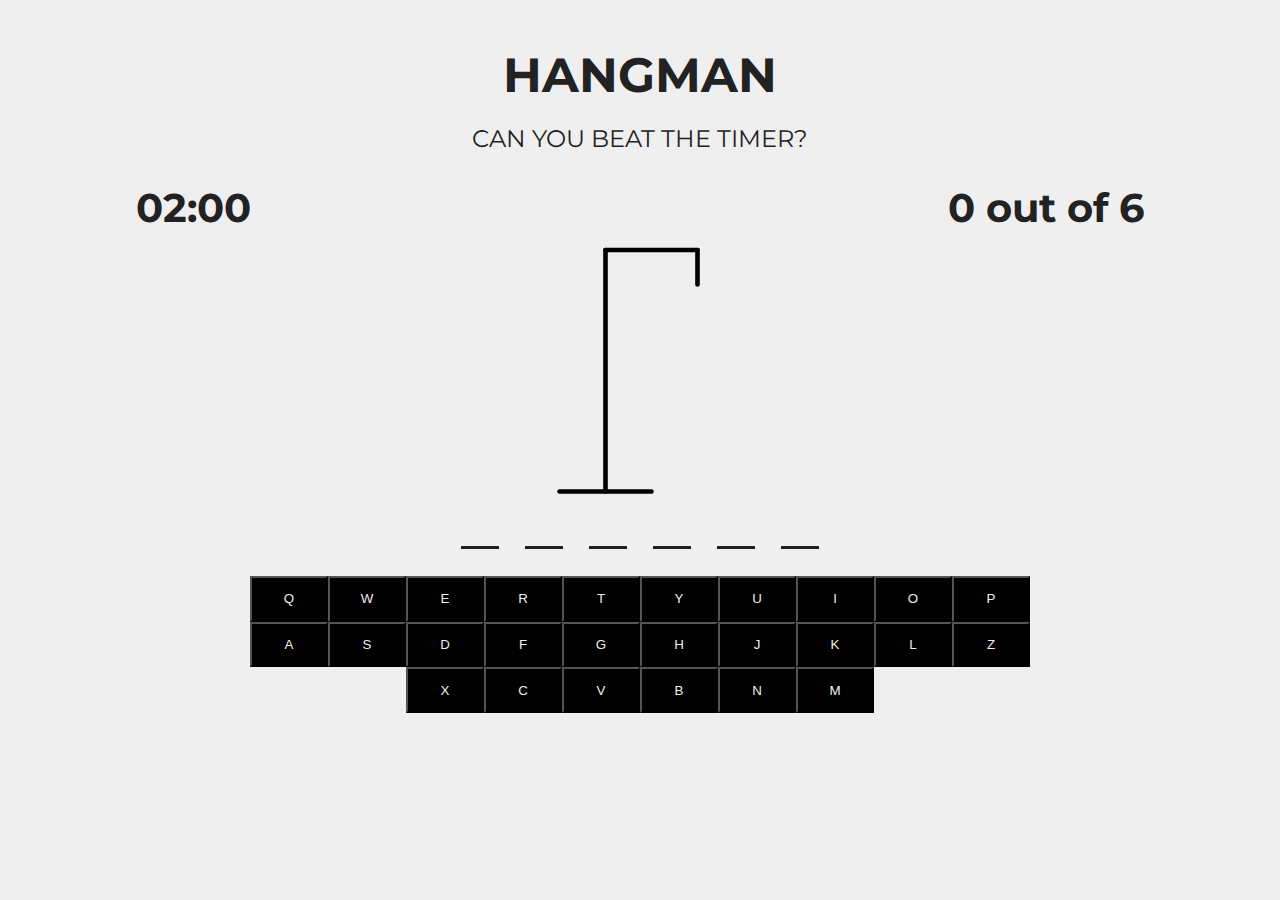
==== index.html @ 4a02fa1c "Add: hangman branch" ====
<!DOCTYPE html>
<html lang="en">

<head>
    <meta charset="UTF-8">
    <meta name="viewport" content="width=device-width, initial-scale=1.0">
    <link href="https://fonts.googleapis.com/css2?family=Montserrat:wght@400;600;800&display=swap" rel="stylesheet">
    <link rel="stylesheet" href="style.css">
    <title>Hangman</title>
</head>

<body>
    <nav>
        <div class="game-intro">
            <h1>Hangman</h1>
            <p>Can you beat the timer?</p>
        </div>
        <div class="game-stats">
            <p class="timer">02:00</p>
            <p class="wrong">
                <span class="wrong-answers">0</span> out of 6
            </p>
        </div>
    </nav>
    <div class="hangman-container">
        <svg class="hangman-figure-container" width="180px" height="280px">
            <!-- Rod -->
            <line x1="60" y1="20" x2="140" y2="20" />
            <line x1="140" y1="20" x2="140" y2="50" />
            <line x1="60" y1="20" x2="60" y2="230" />
            <line x1="20" y1="230" x2="100" y2="230" />
            <!-- Head -->
            <circle cx="140" cy="70" r="20" class="hide" />
            <!-- Body -->
            <line x1="140" y1="90" x2="140" y2="150" class="hide" />
            <!-- Arms -->
            <line x1="140" y1="120" x2="120" y2="100" class="hide" />
            <line x1="140" y1="120" x2="160" y2="100" class="hide" />
            <!-- Legs -->
            <line x1="140" y1="150" x2="120" y2="180" class="hide" />
            <line x1="140" y1="150" x2="160" y2="180" class="hide" />
        </svg>
    </div>

    <div class="word"></div>
    <div id="keyboard"></div>
    <div class="modal">
        <div class="modal-content">
            <span class="close">&times;</span>
            <p>Game over, you got <span class="correct-words"></span> word/s right!</p>
        </div>
    </div>

    <div class="modal">
        <div class="modal-content">
            <span class="close">&times;</span>
            <p>You guessed <span class="correct-word"></span right!</p>
        </div>
    </div>
</body>
<script src="script.js"></script>

</html>
---- style.css ----
:root {
  --montserrat: "Montserrat", "Helvetica", sans-serif;
}

* {
  box-sizing: border-box;
  margin: 0;
  padding: 0;
}

html,
body {
  align-items: center;
  background: #efefef;
  color: #222;
  display: flex;
  flex-direction: column;
  font-family: var(--montserrat);
  height: 100vh;
}

nav {
  display: flex;
  flex-direction: column;
  padding: 1em;
  width: 100%;
}

.game-intro {
  margin: 3vw;
  text-align: center;
}

.game-intro h1 {
  font-size: 8vw;
  padding: 1vw;
  text-transform: uppercase;
}

.game-intro p {
  font-size: 5vw;
  padding: 1vw;
  text-transform: uppercase;
}

.game-stats {
  display: flex;
  font-size: 5vw;
  font-weight: bold;
  justify-content: space-between;
}

.hangman-container {
  display: flex;
  justify-content: center;
  width: 100%;
}

.hangman-figure-container {
  fill: transparent;
  stroke: #000;
  stroke-linecap: round;
  stroke-width: 4;
}

.hide {
  display: none;
}

.word {
  display: flex;
  justify-content: center;
  max-width: 90%;
}

.letter {
  border-bottom: 3px solid #222;
  display: inline-flex;
  flex-basis: 10%;
  font-size: 5vw;
  justify-content: center;
  margin: 0 0.3em;
  width: 5vw;
}

#keyboard {
  display: flex;
  flex-wrap: wrap;
  height: max-content;
  justify-content: center;
  margin-top: 5vh;
}

#keyboard button {
  background-color: #000;
  color: #efefef;
  flex-basis: 10%;
  padding: 2vw;
  text-align: center;
  min-width: 40px;
}

#keyboard button:disabled {
  color: #888;
  background-color: #efefef;
}

.modal {
  display: none;
  position: fixed;
  z-index: 1;
  left: 0;
  top: 0;
  width: 100%;
  height: 100%;
  overflow: auto;
  background-color: #000;
  background-color: rgba(0, 0, 0, 0.4);
}

.modal-content {
  background-color: #fefefe;
  margin: 15% auto;
  padding: 20px;
  border: 1px solid #888;
  width: 80%;
}

.close {
  color: #aaa;
  float: right;
  font-size: 28px;
  font-weight: bold;
}

.close:hover,
.close:focus {
  color: black;
  text-decoration: none;
  cursor: pointer;
}

@media only screen and (max-width: 290px) {
  #keyboard {
    margin-top: 20vw;
    display: grid;
    grid-template-columns: repeat(9, 1fr);
    height: auto;
  }

  #keyboard button {
    min-width: auto;
    padding: auto;
  }

  .letter {
    width: 6vw;
  }
}

@media only screen and (min-width: 680px) {
  .game-intro {
    margin: 20px;
  }

  .game-intro h1 {
    font-size: 48px;
    padding: 10px;
  }

  .game-intro p {
    font-size: 24px;
    padding: 10px;
  }

  .game-stats {
    font-size: 40px;
  }

  .hangman-figure-container {
    transform: scale(1.15);
  }

  .word {
    margin-top: 2vh;
  }

  .letter {
    display: inline-flex;
    font-size: 2vw;
    margin: 0 1vw;
    width: 3vw;
  }

  #keyboard {
    margin-top: 3vh;
    max-width: 75%;
  }

  #keyboard button {
    width: .5vh;
    padding: 1em;
  }
}
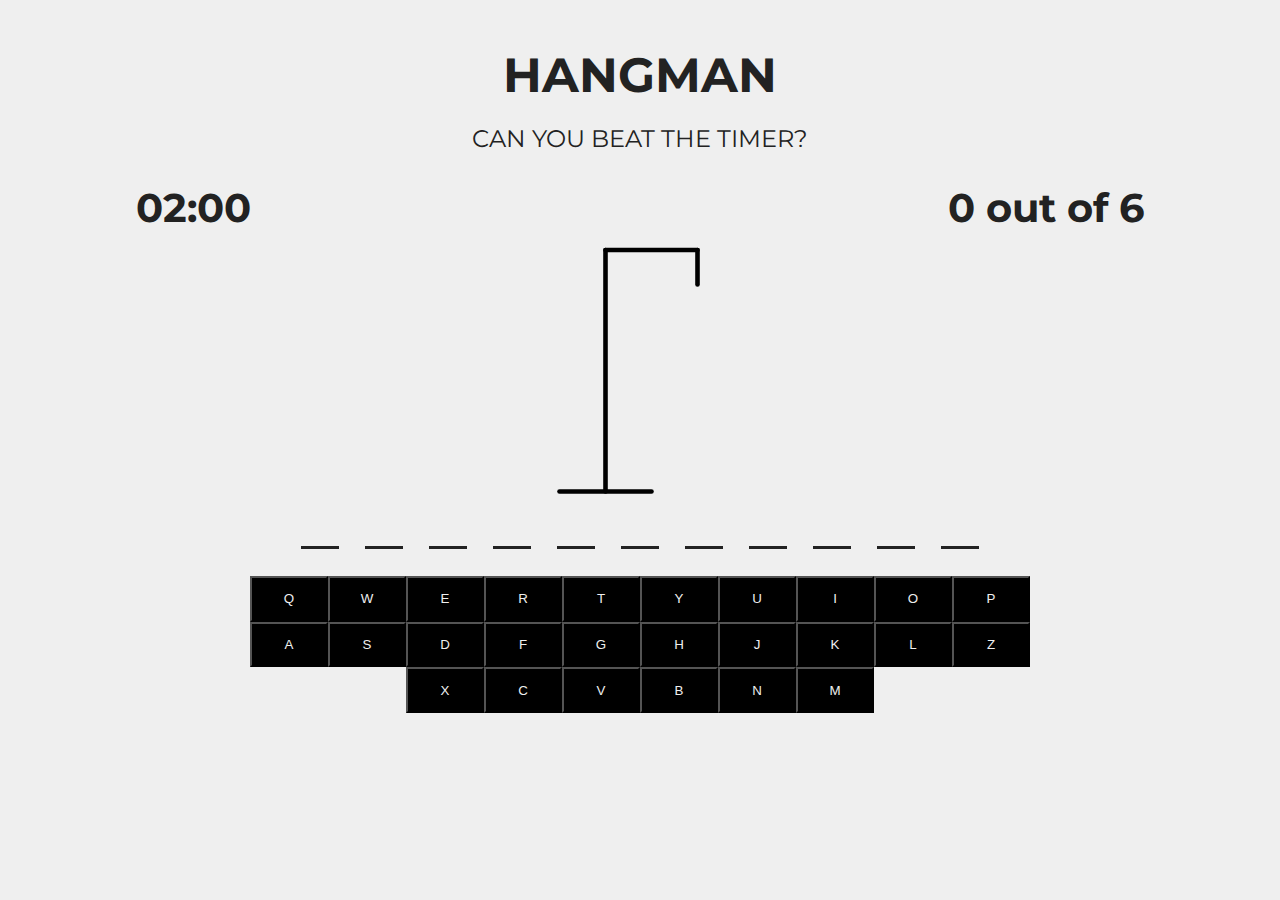
==== commit 0d121042: "Added favicon" ====
--- a/index.html
+++ b/index.html
@@ -6,6 +6,7 @@
     <meta name="viewport" content="width=device-width, initial-scale=1.0">
     <link href="https://fonts.googleapis.com/css2?family=Montserrat:wght@400;600;800&display=swap" rel="stylesheet">
     <link rel="stylesheet" href="style.css">
+    <link rel="shortcut icon" href="favicon-16x16.png" type="image/x-icon">
     <title>Hangman</title>
 </head>
 
